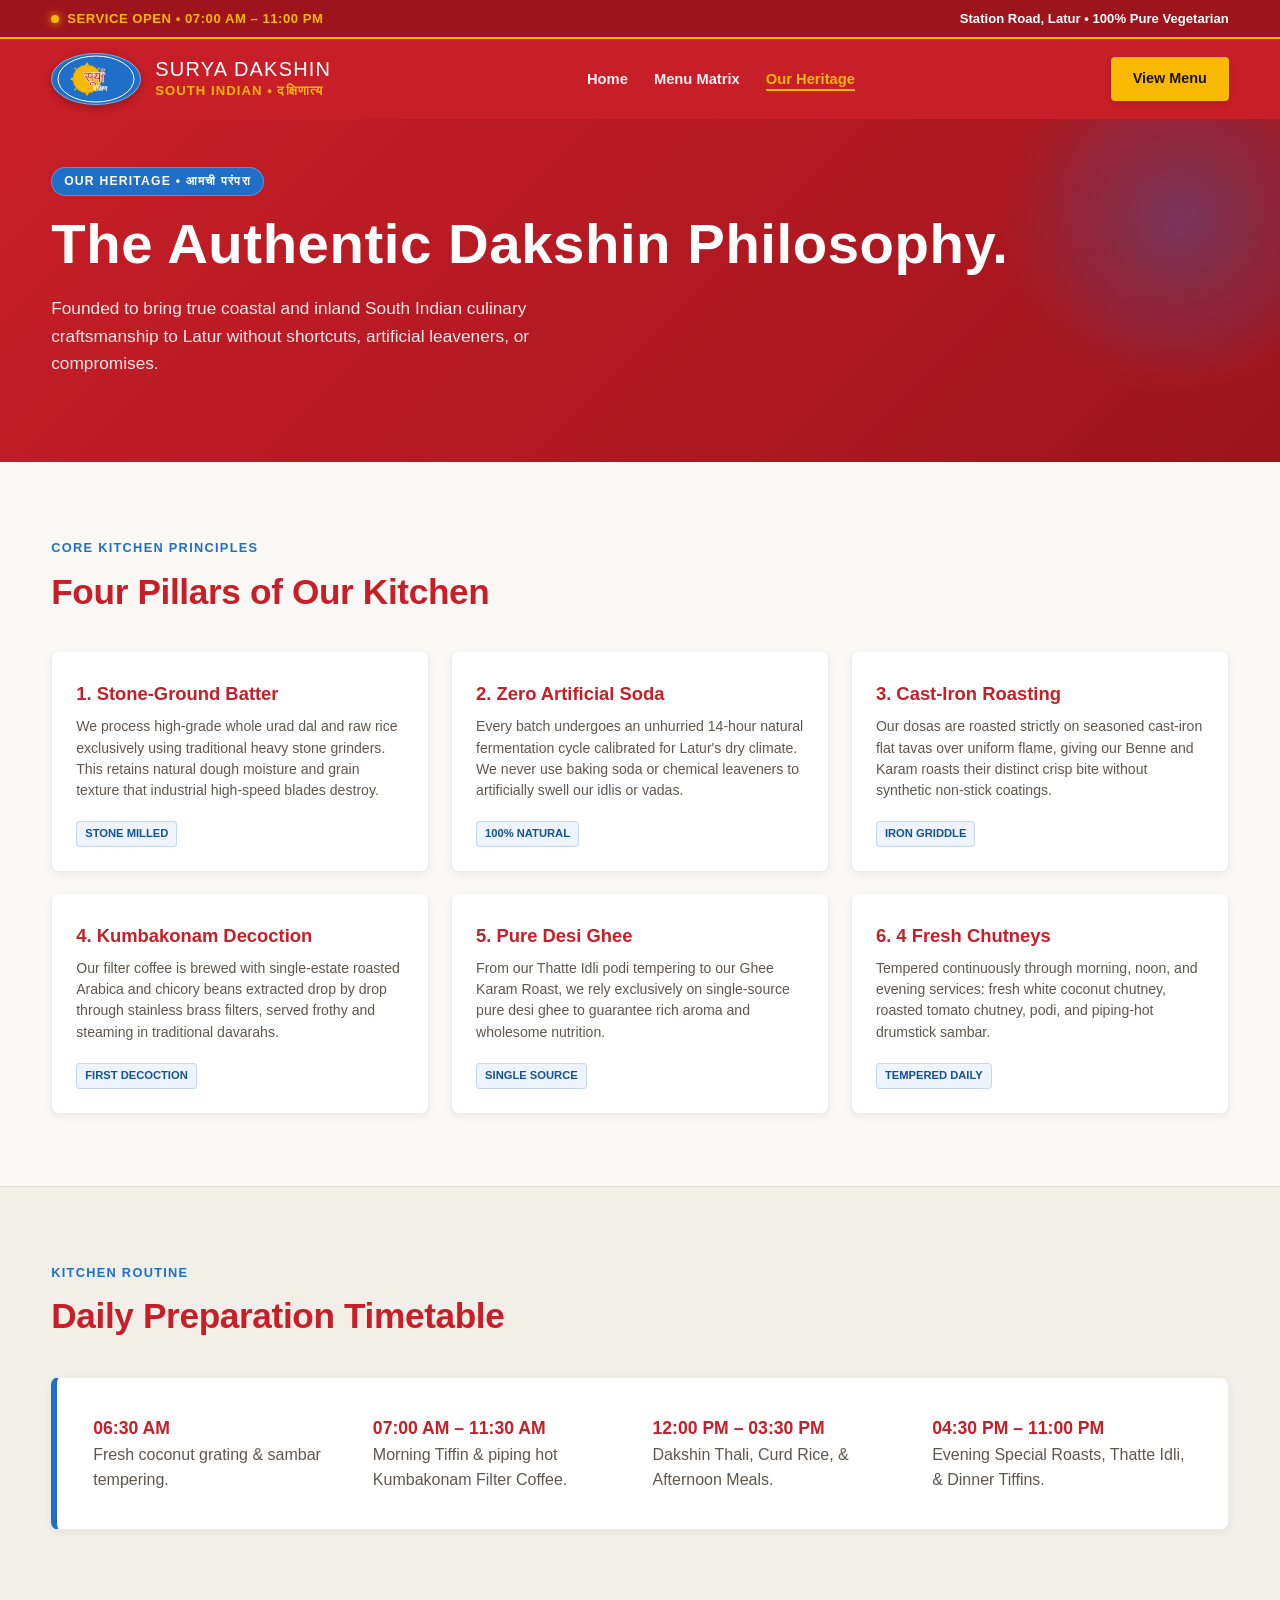
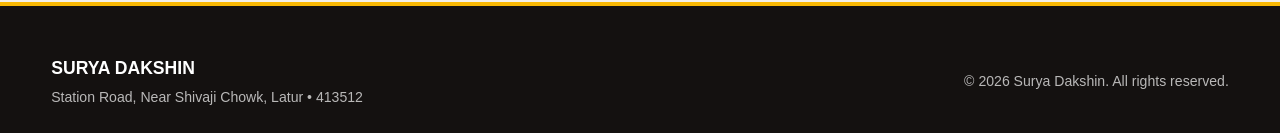
==== about.html @ acd1da67 "feat(pages): split site into modular Home, About, and Menu pages matching signboard theme" ====
<!DOCTYPE html>
<html lang="en">
<head>
  <meta charset="UTF-8">
  <meta name="viewport" content="width=device-width, initial-scale=1.0">
  <title>Our Heritage | Surya Dakshin Latur</title>
  <link rel="stylesheet" href="css/style.css">
</head>
<body>

  <!-- Top Marquee -->
  <aside class="marquee-bar">
    <div class="container marquee-inner">
      <div class="marquee-badge">
        <span class="marquee-dot"></span>
        <span>Service Open &bull; 07:00 AM &ndash; 11:00 PM</span>
      </div>
      <div>
        <span>Station Road, Latur &bull; 100% Pure Vegetarian</span>
      </div>
    </div>
  </aside>

  <!-- Header -->
  <header class="site-header" id="masthead">
    <div class="container header-inner">
      <a href="index.html" class="brand-group" aria-label="Surya Dakshin Home">
        <div class="brand-oval-logo" aria-hidden="true">
          <svg viewBox="0 0 160 100" width="100%" height="100%">
            <ellipse cx="80" cy="50" rx="76" ry="46" fill="#1f6fc8" stroke="#ffffff" stroke-width="2"/>
            <g transform="translate(62, 50)">
              <circle cx="0" cy="0" r="28" fill="#f8b804" stroke="#e09b00" stroke-width="1.5"/>
              <path d="M0 -34 L4 -28 L-4 -28 Z" fill="#f8b804"/>
              <path d="M0 34 L4 28 L-4 28 Z" fill="#f8b804"/>
              <path d="M-34 0 L-28 4 L-28 -4 Z" fill="#f8b804"/>
              <path d="M34 0 L28 4 L28 -4 Z" fill="#f8b804"/>
              <path d="M-24 -24 L-20 -18 L-26 -20 Z" fill="#f8b804"/>
              <path d="M24 24 L20 18 L26 20 Z" fill="#f8b804"/>
              <path d="M-24 24 L-20 18 L-26 20 Z" fill="#f8b804"/>
              <path d="M24 -24 L20 -18 L26 -20 Z" fill="#f8b804"/>
            </g>
            <text x="76" y="55" font-family="'Noto Sans Devanagari', 'Arial Black', sans-serif" font-weight="900" font-size="28" fill="#c81e27" stroke="#ffffff" stroke-width="1.2" text-anchor="middle">सूर्या</text>
            <text x="88" y="74" font-family="'Noto Sans Devanagari', sans-serif" font-weight="800" font-size="13" fill="#ffffff" text-anchor="middle">दक्षिण</text>
          </svg>
        </div>

        <div class="brand-text-block">
          <span class="brand-en">SURYA DAKSHIN</span>
          <span class="brand-mr">South Indian &bull; दक्षिणात्य</span>
        </div>
      </a>

      <nav aria-label="Primary navigation">
        <ul class="nav-menu">
          <li><a href="index.html" class="nav-link">Home</a></li>
          <li><a href="menu.html" class="nav-link">Menu Matrix</a></li>
          <li><a href="about.html" class="nav-link is-current">Our Heritage</a></li>
        </ul>
      </nav>

      <a href="menu.html" class="btn btn-yellow">View Menu</a>
    </div>
  </header>

  <main>
    <!-- Page Intro Banner -->
    <section class="hero" style="padding: 48px 0 56px;">
      <div class="container">
        <span class="hero-kicker">Our Heritage &bull; आमची परंपरा</span>
        <h1>The Authentic Dakshin Philosophy.</h1>
        <p>
          Founded to bring true coastal and inland South Indian culinary craftsmanship to Latur without shortcuts, artificial leaveners, or compromises.
        </p>
      </div>
    </section>

    <!-- Story & Core Standards -->
    <section class="menu">
      <div class="container">
        <div class="section-head">
          <span class="section-kicker">Core Kitchen Principles</span>
          <h2>Four Pillars of Our Kitchen</h2>
        </div>

        <div class="menu-grid">
          <div class="item-card">
            <h3 class="item-title" style="color: var(--brand-red); margin-bottom: 8px;">1. Stone-Ground Batter</h3>
            <p class="item-desc">
              We process high-grade whole urad dal and raw rice exclusively using traditional heavy stone grinders. This retains natural dough moisture and grain texture that industrial high-speed blades destroy.
            </p>
            <div class="badge-row"><span class="badge">Stone Milled</span></div>
          </div>

          <div class="item-card">
            <h3 class="item-title" style="color: var(--brand-red); margin-bottom: 8px;">2. Zero Artificial Soda</h3>
            <p class="item-desc">
              Every batch undergoes an unhurried 14-hour natural fermentation cycle calibrated for Latur's dry climate. We never use baking soda or chemical leaveners to artificially swell our idlis or vadas.
            </p>
            <div class="badge-row"><span class="badge">100% Natural</span></div>
          </div>

          <div class="item-card">
            <h3 class="item-title" style="color: var(--brand-red); margin-bottom: 8px;">3. Cast-Iron Roasting</h3>
            <p class="item-desc">
              Our dosas are roasted strictly on seasoned cast-iron flat tavas over uniform flame, giving our Benne and Karam roasts their distinct crisp bite without synthetic non-stick coatings.
            </p>
            <div class="badge-row"><span class="badge">Iron Griddle</span></div>
          </div>

          <div class="item-card">
            <h3 class="item-title" style="color: var(--brand-red); margin-bottom: 8px;">4. Kumbakonam Decoction</h3>
            <p class="item-desc">
              Our filter coffee is brewed with single-estate roasted Arabica and chicory beans extracted drop by drop through stainless brass filters, served frothy and steaming in traditional davarahs.
            </p>
            <div class="badge-row"><span class="badge">First Decoction</span></div>
          </div>

          <div class="item-card">
            <h3 class="item-title" style="color: var(--brand-red); margin-bottom: 8px;">5. Pure Desi Ghee</h3>
            <p class="item-desc">
              From our Thatte Idli podi tempering to our Ghee Karam Roast, we rely exclusively on single-source pure desi ghee to guarantee rich aroma and wholesome nutrition.
            </p>
            <div class="badge-row"><span class="badge">Single Source</span></div>
          </div>

          <div class="item-card">
            <h3 class="item-title" style="color: var(--brand-red); margin-bottom: 8px;">6. 4 Fresh Chutneys</h3>
            <p class="item-desc">
              Tempered continuously through morning, noon, and evening services: fresh white coconut chutney, roasted tomato chutney, podi, and piping-hot drumstick sambar.
            </p>
            <div class="badge-row"><span class="badge">Tempered Daily</span></div>
          </div>
        </div>
      </div>
    </section>

    <!-- Daily Routine Timetable -->
    <section class="menu" style="background-color: var(--bg-surface-soft); border-top: 1px solid var(--border-light);">
      <div class="container">
        <div class="section-head">
          <span class="section-kicker">Kitchen Routine</span>
          <h2>Daily Preparation Timetable</h2>
        </div>
        <div class="outlet-box" style="border-left-color: var(--brand-blue);">
          <div style="display: grid; grid-template-columns: repeat(auto-fit, minmax(220px, 1fr)); gap: 20px;">
            <div>
              <strong style="color: var(--brand-red); font-size: 1.1rem; display: block;">06:30 AM</strong>
              <p style="color: var(--text-muted); margin: 0;">Fresh coconut grating &amp; sambar tempering.</p>
            </div>
            <div>
              <strong style="color: var(--brand-red); font-size: 1.1rem; display: block;">07:00 AM &ndash; 11:30 AM</strong>
              <p style="color: var(--text-muted); margin: 0;">Morning Tiffin &amp; piping hot Kumbakonam Filter Coffee.</p>
            </div>
            <div>
              <strong style="color: var(--brand-red); font-size: 1.1rem; display: block;">12:00 PM &ndash; 03:30 PM</strong>
              <p style="color: var(--text-muted); margin: 0;">Dakshin Thali, Curd Rice, &amp; Afternoon Meals.</p>
            </div>
            <div>
              <strong style="color: var(--brand-red); font-size: 1.1rem; display: block;">04:30 PM &ndash; 11:00 PM</strong>
              <p style="color: var(--text-muted); margin: 0;">Evening Special Roasts, Thatte Idli, &amp; Dinner Tiffins.</p>
            </div>
          </div>
        </div>
      </div>
    </section>
  </main>

  <footer class="site-footer">
    <div class="container footer-inner">
      <div>
        <strong style="color: #fff; font-size: 1.1rem; display: block; margin-bottom: 4px;">SURYA DAKSHIN</strong>
        <p>Station Road, Near Shivaji Chowk, Latur &bull; 413512</p>
      </div>
      <div>
        <p>&copy; 2026 Surya Dakshin. All rights reserved.</p>
      </div>
    </div>
  </footer>

  <script src="js/main.js"></script>
</body>
</html>
---- css/style.css ----
/* ==========================================================================
   SURYA DAKSHIN - EXACT SIGNBOARD BRAND PALETTE
   ========================================================================== */
:root {
  /* Brand Signboard Identity */
  --brand-red: #c81e27;             /* Signboard crimson red */
  --brand-red-dark: #9e141c;        /* Deep shade for buttons and hovers */
  --brand-blue: #1f6fc8;            /* Signboard oval cobalt sky-blue */
  --brand-blue-dark: #155196;       /* Deep navy blue */
  --brand-sun-yellow: #f8b804;      /* Radiant sunburst gold */
  --brand-sun-accent: #ffa700;      /* Deep amber edge */

  /* Neutral Surfaces (Clean, high-contrast dining theme) */
  --bg-page: #f9f8f5;               /* Warm parchment clean background */
  --bg-surface: #ffffff;            /* Pure white content cards */
  --bg-surface-soft: #f2efe9;       /* Secondary neutral container */
  --bg-dark: #141110;               /* Deep cast footer & contrast strip */

  /* Text & Border Tokens */
  --text-dark: #1e1917;             /* High readability charcoal */
  --text-muted: #5e5751;            /* Secondary body */
  --text-light: #ffffff;            /* White on red/blue sections */
  --border-light: rgba(0, 0, 0, 0.08);
  --border-subtle: rgba(255, 255, 255, 0.16);

  /* Typography Stacks */
  --font-sans: -apple-system, BlinkMacSystemFont, "Segoe UI", Roboto, "Noto Sans Devanagari", sans-serif;
  --font-heading: "Arial Black", -apple-system, BlinkMacSystemFont, "Segoe UI", sans-serif;

  /* Global Layout */
  --max-w: 1200px;
  --radius-sm: 4px;
  --radius-md: 8px;
  --radius-pill: 999px;
  --shadow-sm: 0 2px 8px rgba(0, 0, 0, 0.06);
  --shadow-md: 0 6px 20px rgba(0, 0, 0, 0.09);
  --transition: 0.18s ease-in-out;
}

/* Base Reset */
*, *::before, *::after {
  box-sizing: border-box;
  margin: 0;
  padding: 0;
}

body {
  background-color: var(--bg-page);
  color: var(--text-dark);
  font-family: var(--font-sans);
  line-height: 1.6;
  -webkit-font-smoothing: antialiased;
}

.container {
  width: 92%;
  max-width: var(--max-w);
  margin: 0 auto;
}

a {
  color: inherit;
  text-decoration: none;
}

/* ==========================================================================
   TOP MARQUEE / STATUS BAR (Inspired by the LED scroll on signboard)
   ========================================================================== */
.marquee-bar {
  background-color: var(--brand-red-dark);
  color: var(--text-light);
  font-size: 0.82rem;
  font-weight: 600;
  padding: 8px 0;
  border-bottom: 2px solid var(--brand-sun-yellow);
}

.marquee-inner {
  display: flex;
  justify-content: space-between;
  align-items: center;
  gap: 16px;
}

.marquee-badge {
  display: flex;
  align-items: center;
  gap: 8px;
  color: var(--brand-sun-yellow);
  text-transform: uppercase;
  letter-spacing: 0.04em;
}

.marquee-dot {
  width: 8px;
  height: 8px;
  border-radius: 50%;
  background: var(--brand-sun-yellow);
  box-shadow: 0 0 8px var(--brand-sun-yellow);
}

/* ==========================================================================
   PRIMARY NAVIGATION (Crimson Signboard Header)
   ========================================================================== */
.site-header {
  background-color: var(--brand-red);
  color: var(--text-light);
  padding: 14px 0;
  position: sticky;
  top: 0;
  z-index: 100;
  box-shadow: 0 4px 18px rgba(200, 30, 39, 0.25);
}

.header-inner {
  display: flex;
  justify-content: space-between;
  align-items: center;
}

/* Exact Signboard Medallion Logo */
.brand-group {
  display: flex;
  align-items: center;
  gap: 14px;
}

.brand-oval-logo {
  width: 90px;
  height: 52px;
  background: var(--brand-blue);
  border-radius: 50%;
  display: flex;
  align-items: center;
  justify-content: center;
  position: relative;
  box-shadow: 0 3px 8px rgba(0, 0, 0, 0.25);
  border: 1.5px solid rgba(255, 255, 255, 0.4);
  flex-shrink: 0;
}

.brand-text-block {
  display: flex;
  flex-direction: column;
}

.brand-en {
  font-family: var(--font-heading);
  font-size: 1.25rem;
  color: var(--text-light);
  letter-spacing: 0.06em;
  line-height: 1.1;
}

.brand-mr {
  font-size: 0.82rem;
  font-weight: 700;
  color: var(--brand-sun-yellow);
  letter-spacing: 0.08em;
  text-transform: uppercase;
}

.nav-menu {
  display: flex;
  align-items: center;
  gap: 26px;
  list-style: none;
}

.nav-link {
  font-size: 0.92rem;
  font-weight: 600;
  color: rgba(255, 255, 255, 0.92);
  transition: color var(--transition);
}

.nav-link:hover {
  color: var(--brand-sun-yellow);
}

/* Common Buttons */
.btn {
  display: inline-flex;
  align-items: center;
  justify-content: center;
  padding: 10px 22px;
  font-size: 0.9rem;
  font-weight: 700;
  border-radius: var(--radius-sm);
  transition: var(--transition);
  cursor: pointer;
}

.btn-yellow {
  background-color: var(--brand-sun-yellow);
  color: #1a1500;
  box-shadow: 0 2px 6px rgba(0, 0, 0, 0.15);
}

.btn-yellow:hover {
  background-color: #ffd033;
}

.btn-blue {
  background-color: var(--brand-blue);
  color: var(--text-light);
}

.btn-blue:hover {
  background-color: var(--brand-blue-dark);
}

.btn-outline-white {
  background: transparent;
  color: var(--text-light);
  border: 1.5px solid rgba(255, 255, 255, 0.8);
}

.btn-outline-white:hover {
  background: rgba(255, 255, 255, 0.12);
  color: var(--text-light);
}

/* ==========================================================================
   HERO BANNER (Signboard Red Backed with Oval Emblem Highlights)
   ========================================================================== */
.hero {
  background: linear-gradient(135deg, var(--brand-red) 0%, var(--brand-red-dark) 100%);
  color: var(--text-light);
  padding: 64px 0 72px;
  position: relative;
  overflow: hidden;
}

.hero::after {
  content: "";
  position: absolute;
  top: -80px;
  right: -80px;
  width: 360px;
  height: 360px;
  background: radial-gradient(circle, rgba(31, 111, 200, 0.35) 0%, transparent 70%);
  pointer-events: none;
}

.hero-grid {
  display: grid;
  grid-template-columns: 1.25fr 0.85fr;
  align-items: center;
  gap: 48px;
  position: relative;
  z-index: 2;
}

.hero-kicker {
  display: inline-block;
  background-color: var(--brand-blue);
  color: var(--text-light);
  font-size: 0.76rem;
  font-weight: 800;
  text-transform: uppercase;
  letter-spacing: 0.1em;
  padding: 4px 12px;
  border-radius: var(--radius-pill);
  margin-bottom: 16px;
  border: 1px solid rgba(255, 255, 255, 0.25);
}

.hero h1 {
  font-family: var(--font-heading);
  font-size: clamp(2.3rem, 4.4vw, 3.6rem);
  line-height: 1.15;
  letter-spacing: 0.01em;
  margin-bottom: 18px;
}

.hero h1 span {
  color: var(--brand-sun-yellow);
}

.hero p {
  font-size: 1.08rem;
  line-height: 1.6;
  color: rgba(255, 255, 255, 0.9);
  max-width: 520px;
  margin-bottom: 28px;
}

.hero-actions {
  display: flex;
  gap: 14px;
  flex-wrap: wrap;
}

/* Hero Badge Card */
.hero-card {
  background: var(--bg-surface);
  color: var(--text-dark);
  border-radius: var(--radius-md);
  padding: 30px;
  box-shadow: 0 12px 32px rgba(0, 0, 0, 0.22);
  border-top: 5px solid var(--brand-sun-yellow);
  border-left: 4px solid var(--brand-blue);
}

.hero-card h3 {
  font-size: 1.15rem;
  font-weight: 800;
  color: var(--brand-red);
  margin-bottom: 14px;
  text-transform: uppercase;
  letter-spacing: 0.04em;
}

.hero-card ul {
  list-style: none;
  display: flex;
  flex-direction: column;
  gap: 12px;
  font-size: 0.92rem;
  color: var(--text-muted);
}

.hero-card li strong {
  color: var(--text-dark);
}

/* ==========================================================================
   METRICS BANNER
   ========================================================================== */
.metrics {
  background-color: var(--bg-surface);
  border-bottom: 1px solid var(--border-light);
  padding: 30px 0;
  box-shadow: var(--shadow-sm);
}

.metrics-grid {
  display: grid;
  grid-template-columns: repeat(4, 1fr);
  gap: 24px;
}

.metric-item {
  border-left: 3px solid var(--brand-blue);
  padding-left: 18px;
}

.metric-num {
  font-family: var(--font-heading);
  font-size: 2.1rem;
  color: var(--brand-red);
  line-height: 1;
}

.metric-label {
  display: block;
  font-size: 0.78rem;
  font-weight: 700;
  color: var(--text-muted);
  text-transform: uppercase;
  letter-spacing: 0.05em;
  margin-top: 6px;
}

/* ==========================================================================
   MENU MATRIX SECTION
   ========================================================================== */
.menu {
  padding: 72px 0;
}

.section-head {
  margin-bottom: 32px;
}

.section-kicker {
  font-size: 0.8rem;
  font-weight: 800;
  color: var(--brand-blue);
  text-transform: uppercase;
  letter-spacing: 0.1em;
}

.section-head h2 {
  font-family: var(--font-heading);
  font-size: 2.2rem;
  color: var(--brand-red);
  letter-spacing: -0.01em;
  margin-top: 4px;
}

/* Filter Bar */
.filter-bar {
  display: flex;
  gap: 10px;
  margin-bottom: 32px;
  overflow-x: auto;
  padding-bottom: 6px;
}

.filter-pill {
  background: var(--bg-surface);
  border: 1px solid var(--border-light);
  color: var(--text-muted);
  padding: 8px 18px;
  font-size: 0.88rem;
  font-weight: 700;
  border-radius: var(--radius-pill);
  cursor: pointer;
  white-space: nowrap;
  transition: var(--transition);
}

.filter-pill:hover {
  border-color: var(--brand-blue);
  color: var(--brand-blue);
}

.filter-pill.is-active {
  background-color: var(--brand-blue);
  border-color: var(--brand-blue);
  color: var(--text-light);
}

/* Menu Grid & Item Cards */
.menu-grid {
  display: grid;
  grid-template-columns: repeat(3, 1fr);
  gap: 22px;
}

.item-card {
  background: var(--bg-surface);
  border: 1px solid var(--border-light);
  padding: 24px;
  border-radius: var(--radius-md);
  box-shadow: var(--shadow-sm);
  display: flex;
  flex-direction: column;
  justify-content: space-between;
  transition: transform var(--transition), box-shadow var(--transition);
  border-top: 3px solid transparent;
}

.item-card:hover {
  transform: translateY(-3px);
  box-shadow: var(--shadow-md);
  border-top-color: var(--brand-red);
}

.item-top {
  display: flex;
  justify-content: space-between;
  align-items: baseline;
  gap: 12px;
  margin-bottom: 8px;
}

.item-title {
  font-size: 1.15rem;
  font-weight: 700;
  color: var(--text-dark);
}

.item-price {
  font-family: var(--font-heading);
  font-size: 1.25rem;
  color: var(--brand-red);
  white-space: nowrap;
}

.item-desc {
  font-size: 0.88rem;
  color: var(--text-muted);
  line-height: 1.5;
  margin-bottom: 20px;
}

.badge-row {
  display: flex;
  gap: 6px;
  flex-wrap: wrap;
  margin-top: auto;
}

.badge {
  font-size: 0.7rem;
  font-weight: 700;
  color: var(--brand-blue-dark);
  background-color: rgba(31, 111, 200, 0.08);
  border: 1px solid rgba(31, 111, 200, 0.2);
  padding: 3px 8px;
  border-radius: var(--radius-sm);
  text-transform: uppercase;
}

/* ==========================================================================
   OUTLET LOCATION & SERVICE BOX
   ========================================================================== */
.outlet-box {
  background: var(--bg-surface);
  border: 1px solid var(--border-light);
  border-left: 6px solid var(--brand-red);
  padding: 36px;
  border-radius: var(--radius-md);
  box-shadow: var(--shadow-sm);
  margin-top: 24px;
}

.outlet-box h3 {
  font-size: 1.5rem;
  font-weight: 800;
  color: var(--brand-red);
  margin-bottom: 8px;
}

.outlet-box p {
  color: var(--text-muted);
  font-size: 1rem;
  margin-bottom: 16px;
}

.outlet-actions {
  display: flex;
  gap: 14px;
  margin-top: 24px;
  flex-wrap: wrap;
}

/* ==========================================================================
   SITE FOOTER
   ========================================================================== */
.site-footer {
  background-color: var(--bg-dark);
  color: rgba(255, 255, 255, 0.7);
  padding: 48px 0 24px;
  border-top: 4px solid var(--brand-sun-yellow);
  font-size: 0.88rem;
}

.footer-inner {
  display: flex;
  justify-content: space-between;
  align-items: center;
  flex-wrap: wrap;
  gap: 20px;
}

/* Mobile Responsive */
@media (max-width: 960px) {
  .hero-grid { grid-template-columns: 1fr; }
  .menu-grid { grid-template-columns: repeat(2, 1fr); }
  .metrics-grid { grid-template-columns: repeat(2, 1fr); }
}

@media (max-width: 640px) {
  .menu-grid { grid-template-columns: 1fr; }
  .metrics-grid { grid-template-columns: 1fr; }
  .nav-menu { display: none; }
  .hero { padding: 48px 0; }
  .btn { width: 100%; }
  .hero-actions, .outlet-actions { flex-direction: column; }
}

/* Active Nav Indicator */
.nav-link.is-current {
  color: var(--brand-sun-yellow) !important;
  border-bottom: 2px solid var(--brand-sun-yellow);
  padding-bottom: 2px;
}
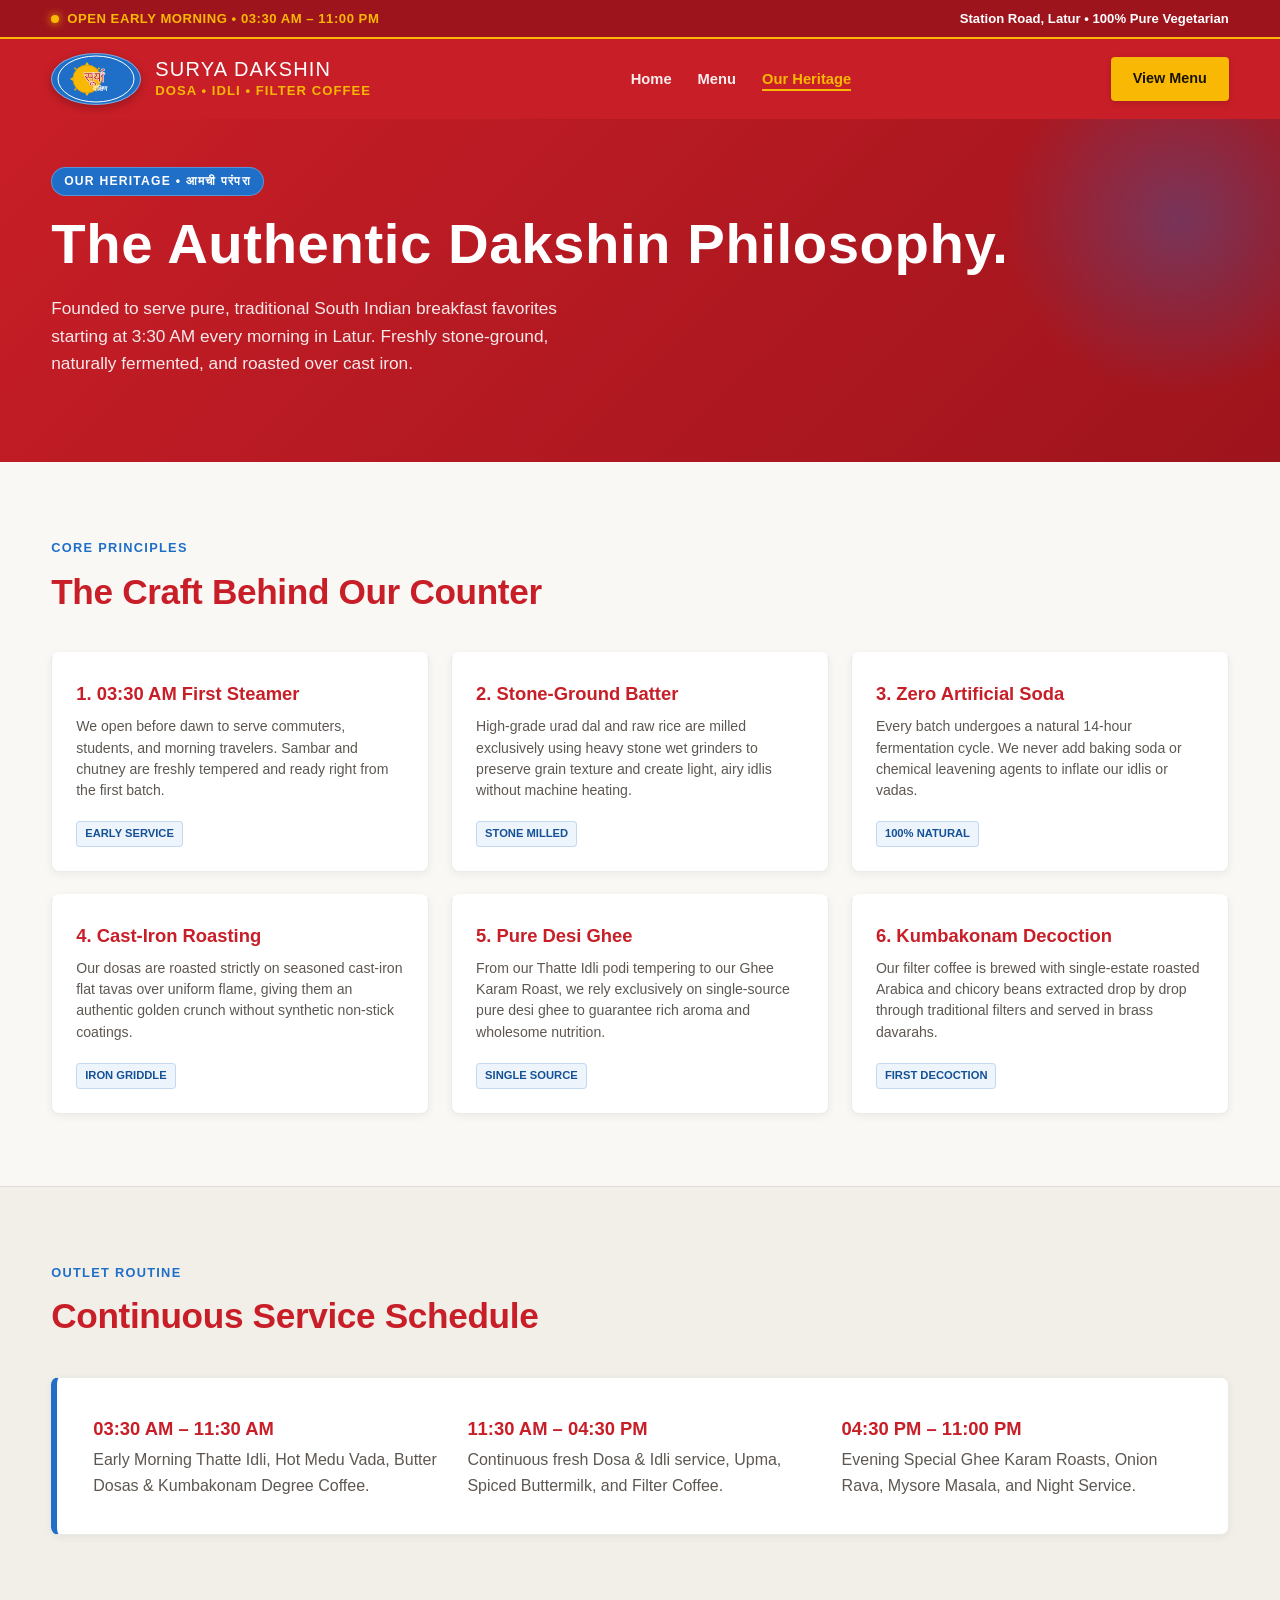
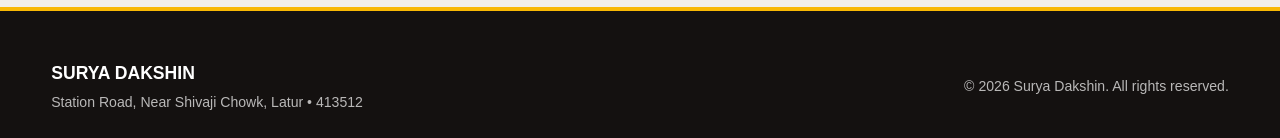
==== commit 14eb3184: "fix(business): update operating hours to 3:30 AM - 11 PM and refine menu to quick-service South Indi" ====
--- a/about.html
+++ b/about.html
@@ -13,7 +13,7 @@
     <div class="container marquee-inner">
       <div class="marquee-badge">
         <span class="marquee-dot"></span>
-        <span>Service Open &bull; 07:00 AM &ndash; 11:00 PM</span>
+        <span>Open Early Morning &bull; 03:30 AM &ndash; 11:00 PM</span>
       </div>
       <div>
         <span>Station Road, Latur &bull; 100% Pure Vegetarian</span>
@@ -46,14 +46,14 @@
 
         <div class="brand-text-block">
           <span class="brand-en">SURYA DAKSHIN</span>
-          <span class="brand-mr">South Indian &bull; दक्षिणात्य</span>
+          <span class="brand-mr">Dosa &bull; Idli &bull; Filter Coffee</span>
         </div>
       </a>
 
       <nav aria-label="Primary navigation">
         <ul class="nav-menu">
           <li><a href="index.html" class="nav-link">Home</a></li>
-          <li><a href="menu.html" class="nav-link">Menu Matrix</a></li>
+          <li><a href="menu.html" class="nav-link">Menu</a></li>
           <li><a href="about.html" class="nav-link is-current">Our Heritage</a></li>
         </ul>
       </nav>
@@ -63,56 +63,55 @@
   </header>
 
   <main>
-    <!-- Page Intro Banner -->
     <section class="hero" style="padding: 48px 0 56px;">
       <div class="container">
         <span class="hero-kicker">Our Heritage &bull; आमची परंपरा</span>
         <h1>The Authentic Dakshin Philosophy.</h1>
         <p>
-          Founded to bring true coastal and inland South Indian culinary craftsmanship to Latur without shortcuts, artificial leaveners, or compromises.
+          Founded to serve pure, traditional South Indian breakfast favorites starting at 3:30 AM every morning in Latur. Freshly stone-ground, naturally fermented, and roasted over cast iron.
         </p>
       </div>
     </section>
 
-    <!-- Story & Core Standards -->
+    <!-- Standards Matrix -->
     <section class="menu">
       <div class="container">
         <div class="section-head">
-          <span class="section-kicker">Core Kitchen Principles</span>
-          <h2>Four Pillars of Our Kitchen</h2>
+          <span class="section-kicker">Core Principles</span>
+          <h2>The Craft Behind Our Counter</h2>
         </div>
 
         <div class="menu-grid">
           <div class="item-card">
-            <h3 class="item-title" style="color: var(--brand-red); margin-bottom: 8px;">1. Stone-Ground Batter</h3>
+            <h3 class="item-title" style="color: var(--brand-red); margin-bottom: 8px;">1. 03:30 AM First Steamer</h3>
             <p class="item-desc">
-              We process high-grade whole urad dal and raw rice exclusively using traditional heavy stone grinders. This retains natural dough moisture and grain texture that industrial high-speed blades destroy.
+              We open before dawn to serve commuters, students, and morning travelers. Sambar and chutney are freshly tempered and ready right from the first batch.
+            </p>
+            <div class="badge-row"><span class="badge">Early Service</span></div>
+          </div>
+
+          <div class="item-card">
+            <h3 class="item-title" style="color: var(--brand-red); margin-bottom: 8px;">2. Stone-Ground Batter</h3>
+            <p class="item-desc">
+              High-grade urad dal and raw rice are milled exclusively using heavy stone wet grinders to preserve grain texture and create light, airy idlis without machine heating.
             </p>
             <div class="badge-row"><span class="badge">Stone Milled</span></div>
           </div>
 
           <div class="item-card">
-            <h3 class="item-title" style="color: var(--brand-red); margin-bottom: 8px;">2. Zero Artificial Soda</h3>
+            <h3 class="item-title" style="color: var(--brand-red); margin-bottom: 8px;">3. Zero Artificial Soda</h3>
             <p class="item-desc">
-              Every batch undergoes an unhurried 14-hour natural fermentation cycle calibrated for Latur's dry climate. We never use baking soda or chemical leaveners to artificially swell our idlis or vadas.
+              Every batch undergoes a natural 14-hour fermentation cycle. We never add baking soda or chemical leavening agents to inflate our idlis or vadas.
             </p>
             <div class="badge-row"><span class="badge">100% Natural</span></div>
           </div>
 
           <div class="item-card">
-            <h3 class="item-title" style="color: var(--brand-red); margin-bottom: 8px;">3. Cast-Iron Roasting</h3>
+            <h3 class="item-title" style="color: var(--brand-red); margin-bottom: 8px;">4. Cast-Iron Roasting</h3>
             <p class="item-desc">
-              Our dosas are roasted strictly on seasoned cast-iron flat tavas over uniform flame, giving our Benne and Karam roasts their distinct crisp bite without synthetic non-stick coatings.
+              Our dosas are roasted strictly on seasoned cast-iron flat tavas over uniform flame, giving them an authentic golden crunch without synthetic non-stick coatings.
             </p>
             <div class="badge-row"><span class="badge">Iron Griddle</span></div>
-          </div>
-
-          <div class="item-card">
-            <h3 class="item-title" style="color: var(--brand-red); margin-bottom: 8px;">4. Kumbakonam Decoction</h3>
-            <p class="item-desc">
-              Our filter coffee is brewed with single-estate roasted Arabica and chicory beans extracted drop by drop through stainless brass filters, served frothy and steaming in traditional davarahs.
-            </p>
-            <div class="badge-row"><span class="badge">First Decoction</span></div>
           </div>
 
           <div class="item-card">
@@ -124,40 +123,36 @@
           </div>
 
           <div class="item-card">
-            <h3 class="item-title" style="color: var(--brand-red); margin-bottom: 8px;">6. 4 Fresh Chutneys</h3>
+            <h3 class="item-title" style="color: var(--brand-red); margin-bottom: 8px;">6. Kumbakonam Decoction</h3>
             <p class="item-desc">
-              Tempered continuously through morning, noon, and evening services: fresh white coconut chutney, roasted tomato chutney, podi, and piping-hot drumstick sambar.
+              Our filter coffee is brewed with single-estate roasted Arabica and chicory beans extracted drop by drop through traditional filters and served in brass davarahs.
             </p>
-            <div class="badge-row"><span class="badge">Tempered Daily</span></div>
+            <div class="badge-row"><span class="badge">First Decoction</span></div>
           </div>
         </div>
       </div>
     </section>
 
-    <!-- Daily Routine Timetable -->
+    <!-- Operational Timetable -->
     <section class="menu" style="background-color: var(--bg-surface-soft); border-top: 1px solid var(--border-light);">
       <div class="container">
         <div class="section-head">
-          <span class="section-kicker">Kitchen Routine</span>
-          <h2>Daily Preparation Timetable</h2>
+          <span class="section-kicker">Outlet Routine</span>
+          <h2>Continuous Service Schedule</h2>
         </div>
         <div class="outlet-box" style="border-left-color: var(--brand-blue);">
-          <div style="display: grid; grid-template-columns: repeat(auto-fit, minmax(220px, 1fr)); gap: 20px;">
+          <div style="display: grid; grid-template-columns: repeat(auto-fit, minmax(260px, 1fr)); gap: 24px;">
             <div>
-              <strong style="color: var(--brand-red); font-size: 1.1rem; display: block;">06:30 AM</strong>
-              <p style="color: var(--text-muted); margin: 0;">Fresh coconut grating &amp; sambar tempering.</p>
+              <strong style="color: var(--brand-red); font-size: 1.15rem; display: block;">03:30 AM &ndash; 11:30 AM</strong>
+              <p style="color: var(--text-muted); margin: 4px 0 0;">Early Morning Thatte Idli, Hot Medu Vada, Butter Dosas &amp; Kumbakonam Degree Coffee.</p>
             </div>
             <div>
-              <strong style="color: var(--brand-red); font-size: 1.1rem; display: block;">07:00 AM &ndash; 11:30 AM</strong>
-              <p style="color: var(--text-muted); margin: 0;">Morning Tiffin &amp; piping hot Kumbakonam Filter Coffee.</p>
+              <strong style="color: var(--brand-red); font-size: 1.15rem; display: block;">11:30 AM &ndash; 04:30 PM</strong>
+              <p style="color: var(--text-muted); margin: 4px 0 0;">Continuous fresh Dosa &amp; Idli service, Upma, Spiced Buttermilk, and Filter Coffee.</p>
             </div>
             <div>
-              <strong style="color: var(--brand-red); font-size: 1.1rem; display: block;">12:00 PM &ndash; 03:30 PM</strong>
-              <p style="color: var(--text-muted); margin: 0;">Dakshin Thali, Curd Rice, &amp; Afternoon Meals.</p>
-            </div>
-            <div>
-              <strong style="color: var(--brand-red); font-size: 1.1rem; display: block;">04:30 PM &ndash; 11:00 PM</strong>
-              <p style="color: var(--text-muted); margin: 0;">Evening Special Roasts, Thatte Idli, &amp; Dinner Tiffins.</p>
+              <strong style="color: var(--brand-red); font-size: 1.15rem; display: block;">04:30 PM &ndash; 11:00 PM</strong>
+              <p style="color: var(--text-muted); margin: 4px 0 0;">Evening Special Ghee Karam Roasts, Onion Rava, Mysore Masala, and Night Service.</p>
             </div>
           </div>
         </div>
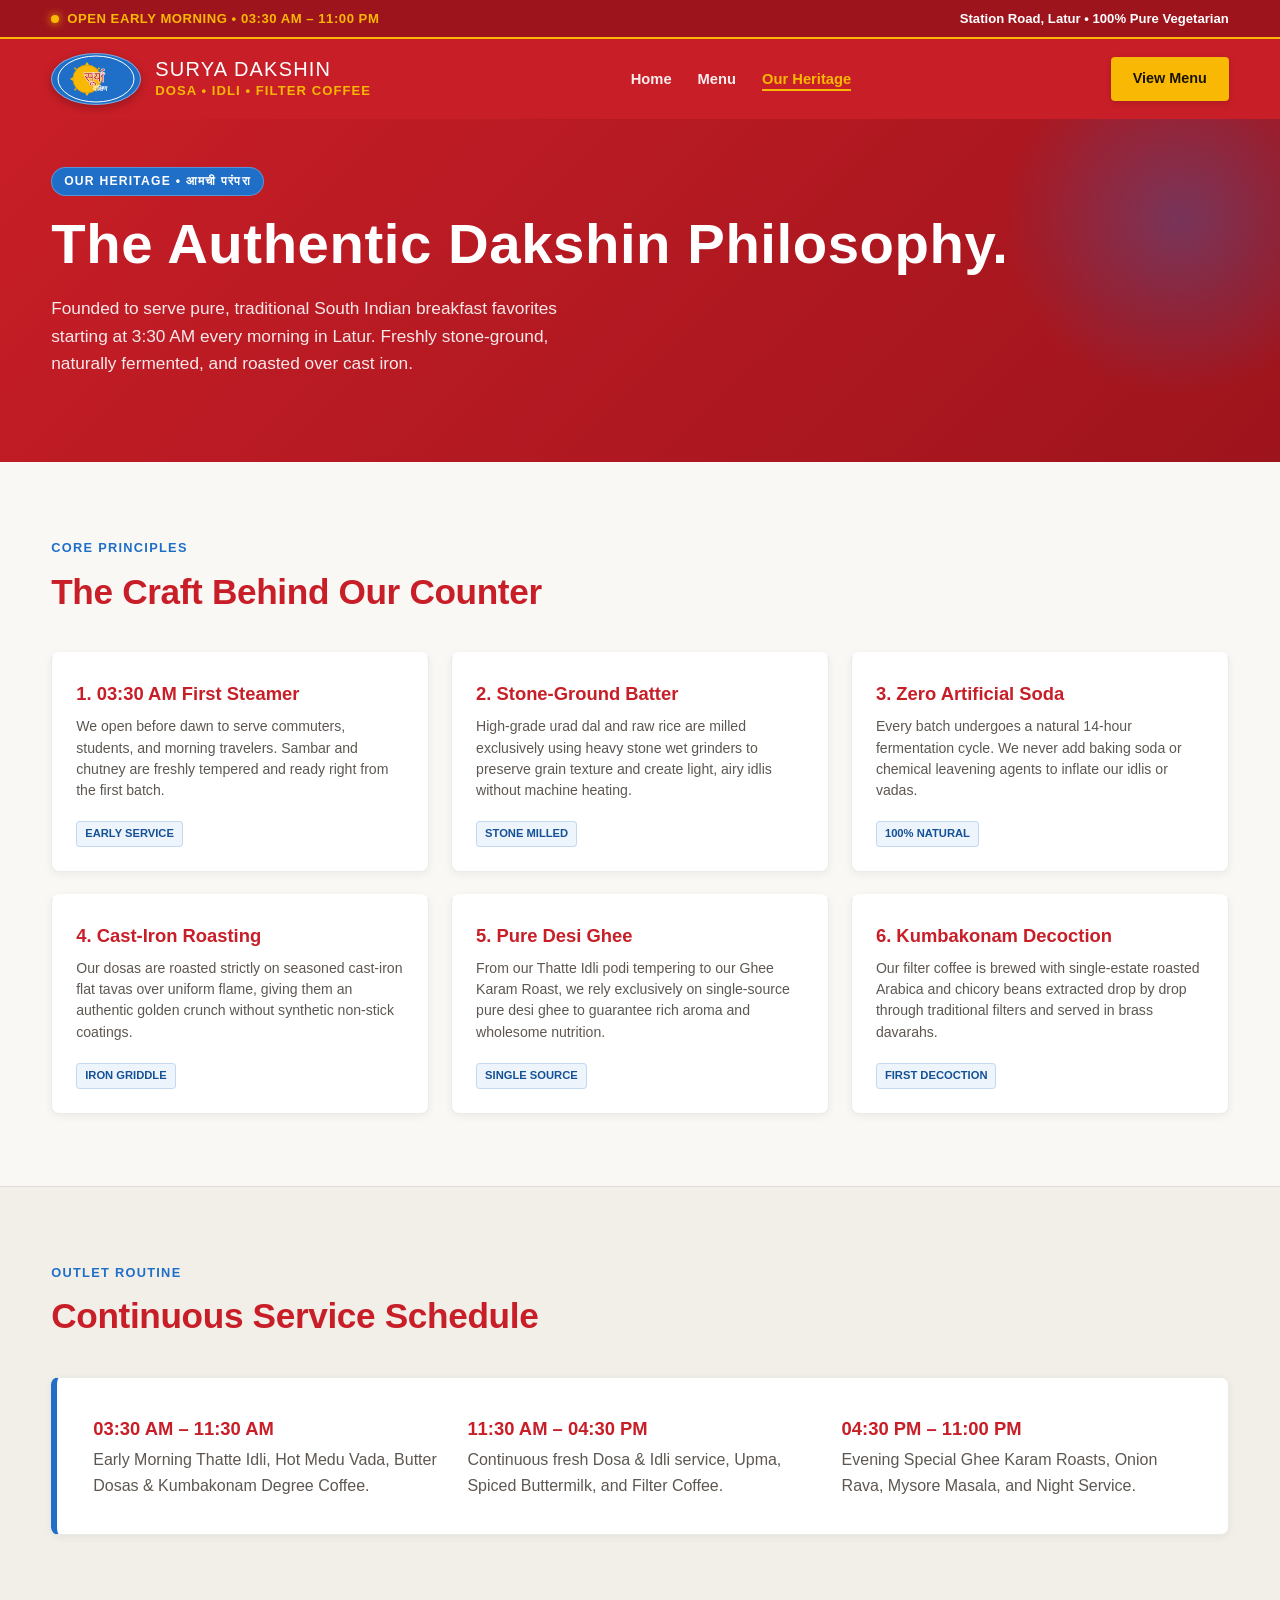
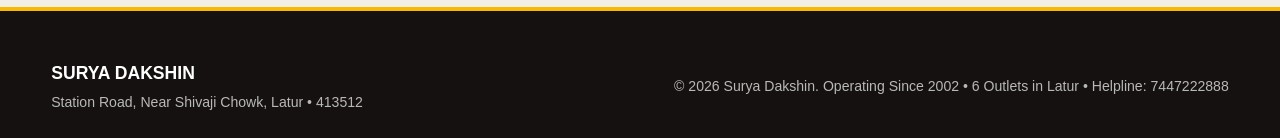
==== commit a6320700: "feat(franchise): add franchise expansion page, list 6 Latur branches, and update Since 2002 heritage" ====
--- a/about.html
+++ b/about.html
@@ -167,7 +167,7 @@
         <p>Station Road, Near Shivaji Chowk, Latur &bull; 413512</p>
       </div>
       <div>
-        <p>&copy; 2026 Surya Dakshin. All rights reserved.</p>
+        <p>&copy; 2026 Surya Dakshin. Operating Since 2002 &bull; 6 Outlets in Latur &bull; Helpline: 7447222888</p>
       </div>
     </div>
   </footer>
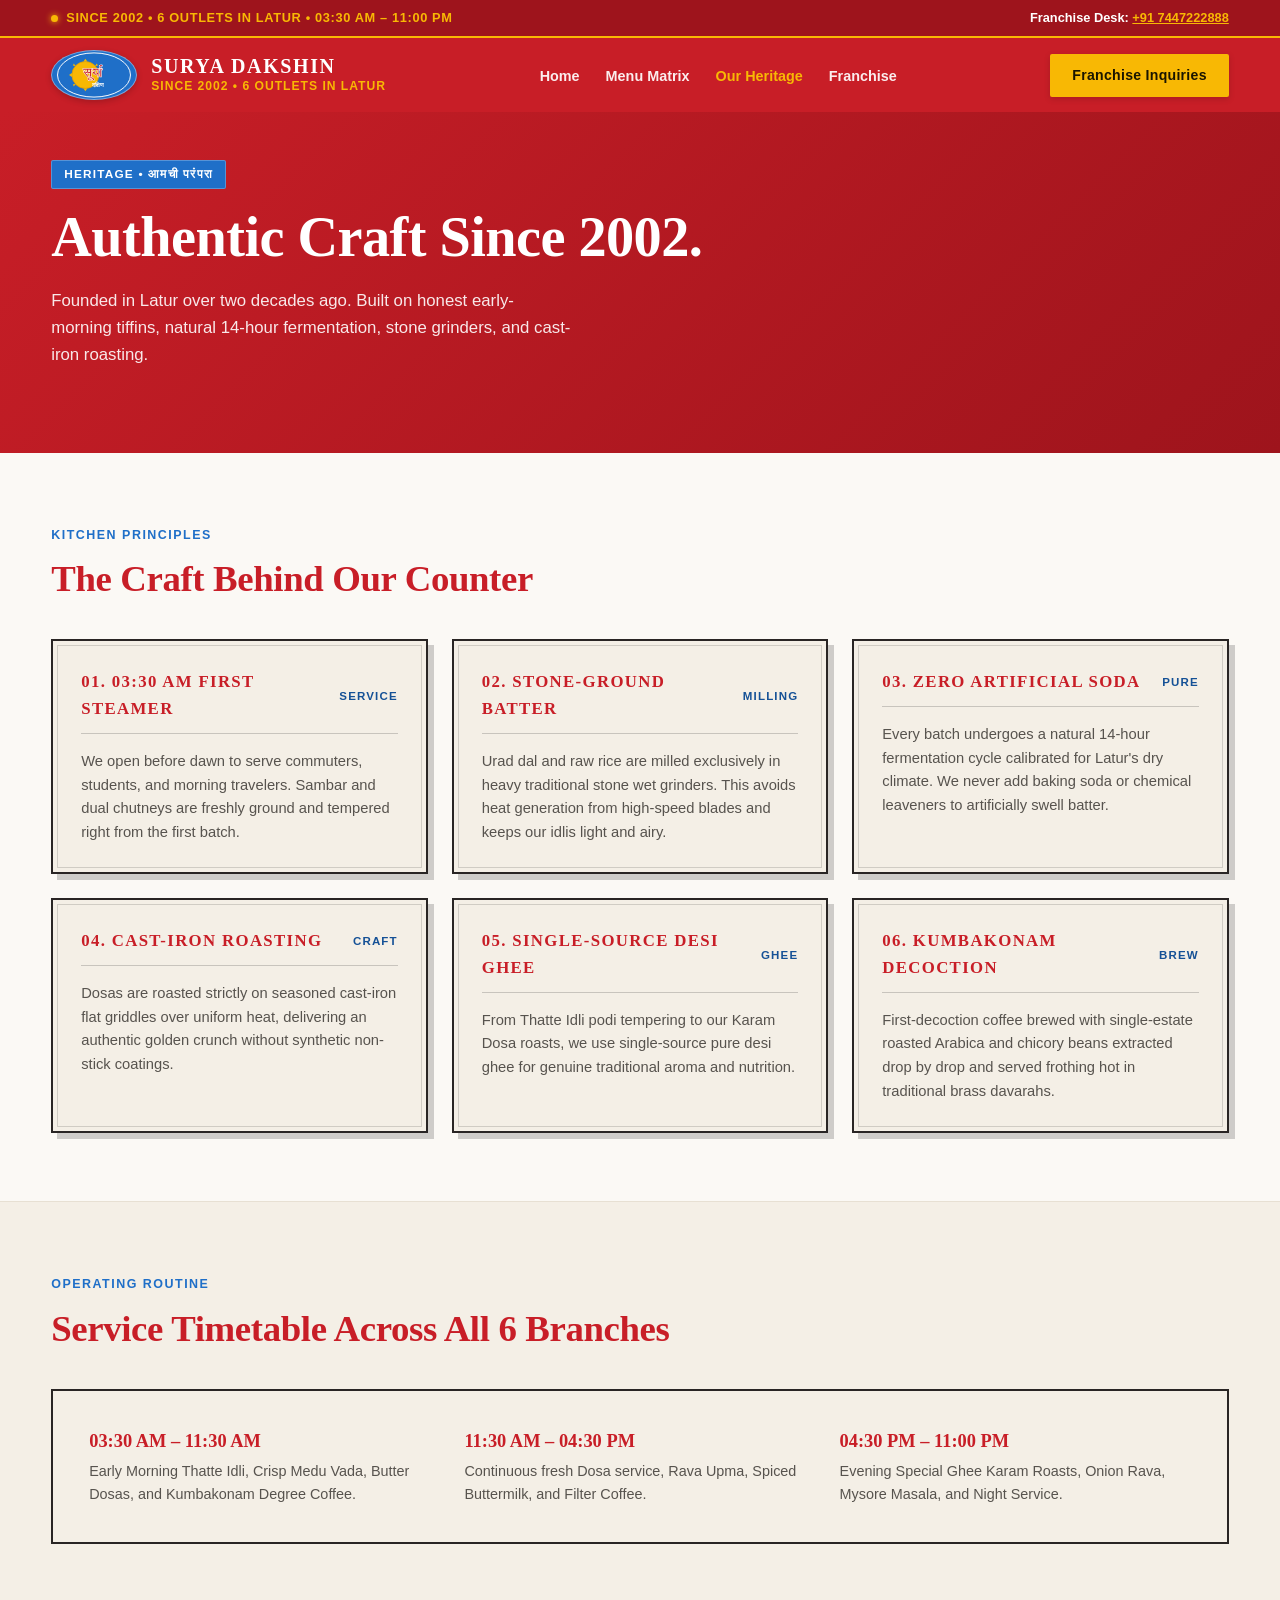
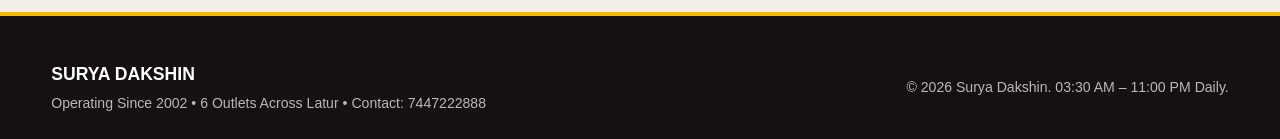
==== commit 023c95e7: "fix(nav): add missing Franchise link to about.html header and apply plaque styling" ====
--- a/about.html
+++ b/about.html
@@ -3,7 +3,7 @@
 <head>
   <meta charset="UTF-8">
   <meta name="viewport" content="width=device-width, initial-scale=1.0">
-  <title>Our Heritage | Surya Dakshin Latur</title>
+  <title>Our Heritage | Surya Dakshin Latur (Since 2002)</title>
   <link rel="stylesheet" href="css/style.css">
 </head>
 <body>
@@ -13,15 +13,15 @@
     <div class="container marquee-inner">
       <div class="marquee-badge">
         <span class="marquee-dot"></span>
-        <span>Open Early Morning &bull; 03:30 AM &ndash; 11:00 PM</span>
+        <span>Since 2002 &bull; 6 Outlets in Latur &bull; 03:30 AM &ndash; 11:00 PM</span>
       </div>
       <div>
-        <span>Station Road, Latur &bull; 100% Pure Vegetarian</span>
+        <span>Franchise Desk: <a href="tel:+917447222888" style="color: var(--brand-sun-yellow); text-decoration: underline;">+91 7447222888</a></span>
       </div>
     </div>
   </aside>
 
-  <!-- Header -->
+  <!-- Header with All 4 Navigation Links -->
   <header class="site-header" id="masthead">
     <div class="container header-inner">
       <a href="index.html" class="brand-group" aria-label="Surya Dakshin Home">
@@ -46,113 +46,131 @@
 
         <div class="brand-text-block">
           <span class="brand-en">SURYA DAKSHIN</span>
-          <span class="brand-mr">Dosa &bull; Idli &bull; Filter Coffee</span>
+          <span class="brand-mr">Since 2002 &bull; 6 Outlets in Latur</span>
         </div>
       </a>
 
+      <!-- Complete Navigation -->
       <nav aria-label="Primary navigation">
         <ul class="nav-menu">
           <li><a href="index.html" class="nav-link">Home</a></li>
-          <li><a href="menu.html" class="nav-link">Menu</a></li>
+          <li><a href="menu.html" class="nav-link">Menu Matrix</a></li>
           <li><a href="about.html" class="nav-link is-current">Our Heritage</a></li>
+          <li><a href="franchise.html" class="nav-link">Franchise</a></li>
         </ul>
       </nav>
 
-      <a href="menu.html" class="btn btn-yellow">View Menu</a>
+      <a href="franchise.html" class="btn btn-yellow">Franchise Inquiries</a>
     </div>
   </header>
 
   <main>
+    <!-- Page Header -->
     <section class="hero" style="padding: 48px 0 56px;">
       <div class="container">
-        <span class="hero-kicker">Our Heritage &bull; आमची परंपरा</span>
-        <h1>The Authentic Dakshin Philosophy.</h1>
+        <span class="hero-kicker">Heritage &bull; आमची परंपरा</span>
+        <h1>Authentic Craft Since 2002.</h1>
         <p>
-          Founded to serve pure, traditional South Indian breakfast favorites starting at 3:30 AM every morning in Latur. Freshly stone-ground, naturally fermented, and roasted over cast iron.
+          Founded in Latur over two decades ago. Built on honest early-morning tiffins, natural 14-hour fermentation, stone grinders, and cast-iron roasting.
         </p>
       </div>
     </section>
 
-    <!-- Standards Matrix -->
+    <!-- Kitchen Standards Grid using the Plaque Cards -->
     <section class="menu">
       <div class="container">
         <div class="section-head">
-          <span class="section-kicker">Core Principles</span>
+          <span class="section-kicker">Kitchen Principles</span>
           <h2>The Craft Behind Our Counter</h2>
         </div>
 
-        <div class="menu-grid">
-          <div class="item-card">
-            <h3 class="item-title" style="color: var(--brand-red); margin-bottom: 8px;">1. 03:30 AM First Steamer</h3>
-            <p class="item-desc">
-              We open before dawn to serve commuters, students, and morning travelers. Sambar and chutney are freshly tempered and ready right from the first batch.
+        <div style="display: grid; grid-template-columns: repeat(auto-fit, minmax(320px, 1fr)); gap: 24px;">
+          
+          <div class="plaque-card">
+            <div class="plaque-header">
+              <span class="plaque-title">01. 03:30 AM First Steamer</span>
+              <span class="plaque-seal">Service</span>
+            </div>
+            <p style="font-size: 0.92rem; color: var(--text-muted); line-height: 1.6;">
+              We open before dawn to serve commuters, students, and morning travelers. Sambar and dual chutneys are freshly ground and tempered right from the first batch.
             </p>
-            <div class="badge-row"><span class="badge">Early Service</span></div>
           </div>
 
-          <div class="item-card">
-            <h3 class="item-title" style="color: var(--brand-red); margin-bottom: 8px;">2. Stone-Ground Batter</h3>
-            <p class="item-desc">
-              High-grade urad dal and raw rice are milled exclusively using heavy stone wet grinders to preserve grain texture and create light, airy idlis without machine heating.
+          <div class="plaque-card">
+            <div class="plaque-header">
+              <span class="plaque-title">02. Stone-Ground Batter</span>
+              <span class="plaque-seal">Milling</span>
+            </div>
+            <p style="font-size: 0.92rem; color: var(--text-muted); line-height: 1.6;">
+              Urad dal and raw rice are milled exclusively in heavy traditional stone wet grinders. This avoids heat generation from high-speed blades and keeps our idlis light and airy.
             </p>
-            <div class="badge-row"><span class="badge">Stone Milled</span></div>
           </div>
 
-          <div class="item-card">
-            <h3 class="item-title" style="color: var(--brand-red); margin-bottom: 8px;">3. Zero Artificial Soda</h3>
-            <p class="item-desc">
-              Every batch undergoes a natural 14-hour fermentation cycle. We never add baking soda or chemical leavening agents to inflate our idlis or vadas.
+          <div class="plaque-card">
+            <div class="plaque-header">
+              <span class="plaque-title">03. Zero Artificial Soda</span>
+              <span class="plaque-seal">Pure</span>
+            </div>
+            <p style="font-size: 0.92rem; color: var(--text-muted); line-height: 1.6;">
+              Every batch undergoes a natural 14-hour fermentation cycle calibrated for Latur's dry climate. We never add baking soda or chemical leaveners to artificially swell batter.
             </p>
-            <div class="badge-row"><span class="badge">100% Natural</span></div>
           </div>
 
-          <div class="item-card">
-            <h3 class="item-title" style="color: var(--brand-red); margin-bottom: 8px;">4. Cast-Iron Roasting</h3>
-            <p class="item-desc">
-              Our dosas are roasted strictly on seasoned cast-iron flat tavas over uniform flame, giving them an authentic golden crunch without synthetic non-stick coatings.
+          <div class="plaque-card">
+            <div class="plaque-header">
+              <span class="plaque-title">04. Cast-Iron Roasting</span>
+              <span class="plaque-seal">Craft</span>
+            </div>
+            <p style="font-size: 0.92rem; color: var(--text-muted); line-height: 1.6;">
+              Dosas are roasted strictly on seasoned cast-iron flat griddles over uniform heat, delivering an authentic golden crunch without synthetic non-stick coatings.
             </p>
-            <div class="badge-row"><span class="badge">Iron Griddle</span></div>
           </div>
 
-          <div class="item-card">
-            <h3 class="item-title" style="color: var(--brand-red); margin-bottom: 8px;">5. Pure Desi Ghee</h3>
-            <p class="item-desc">
-              From our Thatte Idli podi tempering to our Ghee Karam Roast, we rely exclusively on single-source pure desi ghee to guarantee rich aroma and wholesome nutrition.
+          <div class="plaque-card">
+            <div class="plaque-header">
+              <span class="plaque-title">05. Single-Source Desi Ghee</span>
+              <span class="plaque-seal">Ghee</span>
+            </div>
+            <p style="font-size: 0.92rem; color: var(--text-muted); line-height: 1.6;">
+              From Thatte Idli podi tempering to our Karam Dosa roasts, we use single-source pure desi ghee for genuine traditional aroma and nutrition.
             </p>
-            <div class="badge-row"><span class="badge">Single Source</span></div>
           </div>
 
-          <div class="item-card">
-            <h3 class="item-title" style="color: var(--brand-red); margin-bottom: 8px;">6. Kumbakonam Decoction</h3>
-            <p class="item-desc">
-              Our filter coffee is brewed with single-estate roasted Arabica and chicory beans extracted drop by drop through traditional filters and served in brass davarahs.
+          <div class="plaque-card">
+            <div class="plaque-header">
+              <span class="plaque-title">06. Kumbakonam Decoction</span>
+              <span class="plaque-seal">Brew</span>
+            </div>
+            <p style="font-size: 0.92rem; color: var(--text-muted); line-height: 1.6;">
+              First-decoction coffee brewed with single-estate roasted Arabica and chicory beans extracted drop by drop and served frothing hot in traditional brass davarahs.
             </p>
-            <div class="badge-row"><span class="badge">First Decoction</span></div>
           </div>
+
         </div>
       </div>
     </section>
 
-    <!-- Operational Timetable -->
-    <section class="menu" style="background-color: var(--bg-surface-soft); border-top: 1px solid var(--border-light);">
+    <!-- Daily Routine Timetable -->
+    <section class="menu" style="background-color: var(--bg-parchment); border-top: 1px solid var(--border-hairline);">
       <div class="container">
         <div class="section-head">
-          <span class="section-kicker">Outlet Routine</span>
-          <h2>Continuous Service Schedule</h2>
+          <span class="section-kicker">Operating Routine</span>
+          <h2>Service Timetable Across All 6 Branches</h2>
         </div>
-        <div class="outlet-box" style="border-left-color: var(--brand-blue);">
-          <div style="display: grid; grid-template-columns: repeat(auto-fit, minmax(260px, 1fr)); gap: 24px;">
+
+        <div class="franchise-banner" style="margin-top: 0;">
+          <div style="display: grid; grid-template-columns: repeat(auto-fit, minmax(260px, 1fr)); gap: 24px; width: 100%;">
             <div>
-              <strong style="color: var(--brand-red); font-size: 1.15rem; display: block;">03:30 AM &ndash; 11:30 AM</strong>
-              <p style="color: var(--text-muted); margin: 4px 0 0;">Early Morning Thatte Idli, Hot Medu Vada, Butter Dosas &amp; Kumbakonam Degree Coffee.</p>
+              <strong style="color: var(--brand-red); font-size: 1.15rem; display: block; font-family: var(--font-display);">03:30 AM &ndash; 11:30 AM</strong>
+              <p style="color: var(--text-muted); margin: 4px 0 0; font-size: 0.9rem;">Early Morning Thatte Idli, Crisp Medu Vada, Butter Dosas, and Kumbakonam Degree Coffee.</p>
             </div>
             <div>
-              <strong style="color: var(--brand-red); font-size: 1.15rem; display: block;">11:30 AM &ndash; 04:30 PM</strong>
-              <p style="color: var(--text-muted); margin: 4px 0 0;">Continuous fresh Dosa &amp; Idli service, Upma, Spiced Buttermilk, and Filter Coffee.</p>
+              <strong style="color: var(--brand-red); font-size: 1.15rem; display: block; font-family: var(--font-display);">11:30 AM &ndash; 04:30 PM</strong>
+              <p style="color: var(--text-muted); margin: 4px 0 0; font-size: 0.9rem;">Continuous fresh Dosa service, Rava Upma, Spiced Buttermilk, and Filter Coffee.</p>
             </div>
             <div>
-              <strong style="color: var(--brand-red); font-size: 1.15rem; display: block;">04:30 PM &ndash; 11:00 PM</strong>
-              <p style="color: var(--text-muted); margin: 4px 0 0;">Evening Special Ghee Karam Roasts, Onion Rava, Mysore Masala, and Night Service.</p>
+              <strong style="color: var(--brand-red); font-size: 1.15rem; display: block; font-family: var(--font-display);">04:30 PM &ndash; 11:00 PM</strong>
+              <p style="color: var(--text-muted); margin: 4px 0 0; font-size: 0.9rem;">Evening Special Ghee Karam Roasts, Onion Rava, Mysore Masala, and Night Service.</p>
             </div>
           </div>
         </div>
@@ -164,10 +182,10 @@
     <div class="container footer-inner">
       <div>
         <strong style="color: #fff; font-size: 1.1rem; display: block; margin-bottom: 4px;">SURYA DAKSHIN</strong>
-        <p>Station Road, Near Shivaji Chowk, Latur &bull; 413512</p>
+        <p>Operating Since 2002 &bull; 6 Outlets Across Latur &bull; Contact: 7447222888</p>
       </div>
       <div>
-        <p>&copy; 2026 Surya Dakshin. Operating Since 2002 &bull; 6 Outlets in Latur &bull; Helpline: 7447222888</p>
+        <p>&copy; 2026 Surya Dakshin. 03:30 AM &ndash; 11:00 PM Daily.</p>
       </div>
     </div>
   </footer>
--- a/css/style.css
+++ b/css/style.css
@@ -1,43 +1,34 @@
 /* ==========================================================================
-   SURYA DAKSHIN - EXACT SIGNBOARD BRAND PALETTE
+   SURYA DAKSHIN - SIGNBOARD COLOR TOKENS
    ========================================================================== */
 :root {
-  /* Brand Signboard Identity */
-  --brand-red: #c81e27;             /* Signboard crimson red */
-  --brand-red-dark: #9e141c;        /* Deep shade for buttons and hovers */
-  --brand-blue: #1f6fc8;            /* Signboard oval cobalt sky-blue */
-  --brand-blue-dark: #155196;       /* Deep navy blue */
-  --brand-sun-yellow: #f8b804;      /* Radiant sunburst gold */
-  --brand-sun-accent: #ffa700;      /* Deep amber edge */
-
-  /* Neutral Surfaces (Clean, high-contrast dining theme) */
-  --bg-page: #f9f8f5;               /* Warm parchment clean background */
-  --bg-surface: #ffffff;            /* Pure white content cards */
-  --bg-surface-soft: #f2efe9;       /* Secondary neutral container */
-  --bg-dark: #141110;               /* Deep cast footer & contrast strip */
-
-  /* Text & Border Tokens */
-  --text-dark: #1e1917;             /* High readability charcoal */
-  --text-muted: #5e5751;            /* Secondary body */
-  --text-light: #ffffff;            /* White on red/blue sections */
-  --border-light: rgba(0, 0, 0, 0.08);
-  --border-subtle: rgba(255, 255, 255, 0.16);
-
-  /* Typography Stacks */
+  --brand-red: #c81e27;
+  --brand-red-dark: #9e141c;
+  --brand-blue: #1f6fc8;
+  --brand-blue-dark: #155196;
+  --brand-sun-yellow: #f8b804;
+  --brand-sun-dark: #d99b00;
+
+  --bg-page: #fbf9f5;
+  --bg-parchment: #f4efe6;
+  --bg-card: #ffffff;
+  --bg-dark: #141110;
+
+  --text-dark: #1c1917;
+  --text-muted: #57534e;
+  --text-light: #ffffff;
+
+  --border-hairline: #e7e0d3;
+  --border-bold: #292524;
+
   --font-sans: -apple-system, BlinkMacSystemFont, "Segoe UI", Roboto, "Noto Sans Devanagari", sans-serif;
-  --font-heading: "Arial Black", -apple-system, BlinkMacSystemFont, "Segoe UI", sans-serif;
-
-  /* Global Layout */
+  --font-display: "Charter", "Bitstream Charter", "Sitka Text", "Cambria", serif;
+
   --max-w: 1200px;
-  --radius-sm: 4px;
-  --radius-md: 8px;
-  --radius-pill: 999px;
-  --shadow-sm: 0 2px 8px rgba(0, 0, 0, 0.06);
-  --shadow-md: 0 6px 20px rgba(0, 0, 0, 0.09);
-  --transition: 0.18s ease-in-out;
-}
-
-/* Base Reset */
+  --radius-sm: 2px;
+  --transition: 0.2s cubic-bezier(0.16, 1, 0.3, 1);
+}
+
 *, *::before, *::after {
   box-sizing: border-box;
   margin: 0;
@@ -64,12 +55,12 @@
 }
 
 /* ==========================================================================
-   TOP MARQUEE / STATUS BAR (Inspired by the LED scroll on signboard)
+   TOP MARQUEE
    ========================================================================== */
 .marquee-bar {
   background-color: var(--brand-red-dark);
   color: var(--text-light);
-  font-size: 0.82rem;
+  font-size: 0.8rem;
   font-weight: 600;
   padding: 8px 0;
   border-bottom: 2px solid var(--brand-sun-yellow);
@@ -88,28 +79,28 @@
   gap: 8px;
   color: var(--brand-sun-yellow);
   text-transform: uppercase;
-  letter-spacing: 0.04em;
+  letter-spacing: 0.05em;
 }
 
 .marquee-dot {
-  width: 8px;
-  height: 8px;
+  width: 7px;
+  height: 7px;
   border-radius: 50%;
   background: var(--brand-sun-yellow);
-  box-shadow: 0 0 8px var(--brand-sun-yellow);
-}
-
-/* ==========================================================================
-   PRIMARY NAVIGATION (Crimson Signboard Header)
+  box-shadow: 0 0 6px var(--brand-sun-yellow);
+}
+
+/* ==========================================================================
+   PRIMARY NAVIGATION
    ========================================================================== */
 .site-header {
   background-color: var(--brand-red);
   color: var(--text-light);
-  padding: 14px 0;
+  padding: 12px 0;
   position: sticky;
   top: 0;
   z-index: 100;
-  box-shadow: 0 4px 18px rgba(200, 30, 39, 0.25);
+  box-shadow: 0 4px 16px rgba(200, 30, 39, 0.25);
 }
 
 .header-inner {
@@ -118,7 +109,6 @@
   align-items: center;
 }
 
-/* Exact Signboard Medallion Logo */
 .brand-group {
   display: flex;
   align-items: center;
@@ -126,17 +116,16 @@
 }
 
 .brand-oval-logo {
-  width: 90px;
-  height: 52px;
+  width: 86px;
+  height: 50px;
   background: var(--brand-blue);
   border-radius: 50%;
   display: flex;
   align-items: center;
   justify-content: center;
-  position: relative;
-  box-shadow: 0 3px 8px rgba(0, 0, 0, 0.25);
   border: 1.5px solid rgba(255, 255, 255, 0.4);
   flex-shrink: 0;
+  box-shadow: 0 2px 6px rgba(0, 0, 0, 0.2);
 }
 
 .brand-text-block {
@@ -145,15 +134,16 @@
 }
 
 .brand-en {
-  font-family: var(--font-heading);
+  font-family: var(--font-display);
   font-size: 1.25rem;
+  font-weight: 700;
   color: var(--text-light);
-  letter-spacing: 0.06em;
+  letter-spacing: 0.08em;
   line-height: 1.1;
 }
 
 .brand-mr {
-  font-size: 0.82rem;
+  font-size: 0.76rem;
   font-weight: 700;
   color: var(--brand-sun-yellow);
   letter-spacing: 0.08em;
@@ -168,27 +158,28 @@
 }
 
 .nav-link {
-  font-size: 0.92rem;
+  font-size: 0.9rem;
   font-weight: 600;
   color: rgba(255, 255, 255, 0.92);
   transition: color var(--transition);
 }
 
-.nav-link:hover {
+.nav-link:hover,
+.nav-link.is-current {
   color: var(--brand-sun-yellow);
 }
 
-/* Common Buttons */
 .btn {
   display: inline-flex;
   align-items: center;
   justify-content: center;
   padding: 10px 22px;
-  font-size: 0.9rem;
+  font-size: 0.88rem;
   font-weight: 700;
   border-radius: var(--radius-sm);
   transition: var(--transition);
   cursor: pointer;
+  letter-spacing: 0.02em;
 }
 
 .btn-yellow {
@@ -218,29 +209,15 @@
 
 .btn-outline-white:hover {
   background: rgba(255, 255, 255, 0.12);
-  color: var(--text-light);
-}
-
-/* ==========================================================================
-   HERO BANNER (Signboard Red Backed with Oval Emblem Highlights)
+}
+
+/* ==========================================================================
+   HERO BANNER
    ========================================================================== */
 .hero {
   background: linear-gradient(135deg, var(--brand-red) 0%, var(--brand-red-dark) 100%);
   color: var(--text-light);
   padding: 64px 0 72px;
-  position: relative;
-  overflow: hidden;
-}
-
-.hero::after {
-  content: "";
-  position: absolute;
-  top: -80px;
-  right: -80px;
-  width: 360px;
-  height: 360px;
-  background: radial-gradient(circle, rgba(31, 111, 200, 0.35) 0%, transparent 70%);
-  pointer-events: none;
 }
 
 .hero-grid {
@@ -248,29 +225,27 @@
   grid-template-columns: 1.25fr 0.85fr;
   align-items: center;
   gap: 48px;
-  position: relative;
-  z-index: 2;
 }
 
 .hero-kicker {
   display: inline-block;
   background-color: var(--brand-blue);
   color: var(--text-light);
-  font-size: 0.76rem;
+  font-size: 0.74rem;
   font-weight: 800;
   text-transform: uppercase;
   letter-spacing: 0.1em;
   padding: 4px 12px;
-  border-radius: var(--radius-pill);
+  border-radius: var(--radius-sm);
   margin-bottom: 16px;
   border: 1px solid rgba(255, 255, 255, 0.25);
 }
 
 .hero h1 {
-  font-family: var(--font-heading);
+  font-family: var(--font-display);
   font-size: clamp(2.3rem, 4.4vw, 3.6rem);
   line-height: 1.15;
-  letter-spacing: 0.01em;
+  letter-spacing: -0.01em;
   margin-bottom: 18px;
 }
 
@@ -279,7 +254,7 @@
 }
 
 .hero p {
-  font-size: 1.08rem;
+  font-size: 1.05rem;
   line-height: 1.6;
   color: rgba(255, 255, 255, 0.9);
   max-width: 520px;
@@ -292,36 +267,75 @@
   flex-wrap: wrap;
 }
 
-/* Hero Badge Card */
-.hero-card {
-  background: var(--bg-surface);
+/* ==========================================================================
+   NEW BESPOKE CARD STYLE 1: KITCHEN ARCHIVE PLAQUE (.plaque-card)
+   A vintage framed culinary manifest with double-hairline border
+   ========================================================================== */
+.plaque-card {
+  background: var(--bg-parchment);
   color: var(--text-dark);
-  border-radius: var(--radius-md);
-  padding: 30px;
-  box-shadow: 0 12px 32px rgba(0, 0, 0, 0.22);
-  border-top: 5px solid var(--brand-sun-yellow);
-  border-left: 4px solid var(--brand-blue);
-}
-
-.hero-card h3 {
-  font-size: 1.15rem;
-  font-weight: 800;
+  padding: 28px;
+  position: relative;
+  border: 2px solid var(--border-bold);
+  box-shadow: 6px 6px 0px rgba(0, 0, 0, 0.18);
+}
+
+.plaque-card::before {
+  content: "";
+  position: absolute;
+  inset: 4px;
+  border: 1px solid rgba(0, 0, 0, 0.15);
+  pointer-events: none;
+}
+
+.plaque-header {
+  display: flex;
+  justify-content: space-between;
+  align-items: center;
+  border-bottom: 1.5px solid rgba(0, 0, 0, 0.18);
+  padding-bottom: 10px;
+  margin-bottom: 16px;
+}
+
+.plaque-title {
+  font-family: var(--font-display);
+  font-size: 1.05rem;
+  font-weight: 700;
+  text-transform: uppercase;
+  letter-spacing: 0.08em;
   color: var(--brand-red);
-  margin-bottom: 14px;
-  text-transform: uppercase;
-  letter-spacing: 0.04em;
-}
-
-.hero-card ul {
+}
+
+.plaque-seal {
+  font-size: 0.72rem;
+  font-weight: 700;
+  letter-spacing: 0.1em;
+  color: var(--brand-blue-dark);
+  text-transform: uppercase;
+}
+
+.plaque-list {
   list-style: none;
   display: flex;
   flex-direction: column;
-  gap: 12px;
+  gap: 14px;
+}
+
+.plaque-item {
+  display: grid;
+  grid-template-columns: 20px 1fr;
+  gap: 10px;
   font-size: 0.92rem;
   color: var(--text-muted);
-}
-
-.hero-card li strong {
+  line-height: 1.5;
+}
+
+.plaque-bullet {
+  color: var(--brand-red);
+  font-weight: 800;
+}
+
+.plaque-item strong {
   color: var(--text-dark);
 }
 
@@ -329,10 +343,9 @@
    METRICS BANNER
    ========================================================================== */
 .metrics {
-  background-color: var(--bg-surface);
-  border-bottom: 1px solid var(--border-light);
+  background-color: #fff;
+  border-bottom: 1px solid var(--border-hairline);
   padding: 30px 0;
-  box-shadow: var(--shadow-sm);
 }
 
 .metrics-grid {
@@ -342,12 +355,12 @@
 }
 
 .metric-item {
-  border-left: 3px solid var(--brand-blue);
+  border-left: 2px solid var(--brand-red);
   padding-left: 18px;
 }
 
 .metric-num {
-  font-family: var(--font-heading);
+  font-family: var(--font-display);
   font-size: 2.1rem;
   color: var(--brand-red);
   line-height: 1;
@@ -355,7 +368,7 @@
 
 .metric-label {
   display: block;
-  font-size: 0.78rem;
+  font-size: 0.76rem;
   font-weight: 700;
   color: var(--text-muted);
   text-transform: uppercase;
@@ -364,49 +377,49 @@
 }
 
 /* ==========================================================================
-   MENU MATRIX SECTION
+   NEW BESPOKE CARD STYLE 2: "TIFFIN LEDGER" MENU MATRIX (.ledger-card)
+   Authentic artisan food board layout with dotted price leader
    ========================================================================== */
 .menu {
-  padding: 72px 0;
+  padding: 68px 0;
 }
 
 .section-head {
-  margin-bottom: 32px;
+  margin-bottom: 30px;
 }
 
 .section-kicker {
-  font-size: 0.8rem;
+  font-size: 0.78rem;
   font-weight: 800;
   color: var(--brand-blue);
   text-transform: uppercase;
-  letter-spacing: 0.1em;
+  letter-spacing: 0.12em;
 }
 
 .section-head h2 {
-  font-family: var(--font-heading);
-  font-size: 2.2rem;
+  font-family: var(--font-display);
+  font-size: 2.3rem;
   color: var(--brand-red);
   letter-spacing: -0.01em;
   margin-top: 4px;
 }
 
-/* Filter Bar */
 .filter-bar {
   display: flex;
-  gap: 10px;
-  margin-bottom: 32px;
+  gap: 8px;
+  margin-bottom: 36px;
   overflow-x: auto;
   padding-bottom: 6px;
 }
 
 .filter-pill {
-  background: var(--bg-surface);
-  border: 1px solid var(--border-light);
+  background: transparent;
+  border: 1px solid var(--border-hairline);
   color: var(--text-muted);
   padding: 8px 18px;
-  font-size: 0.88rem;
-  font-weight: 700;
-  border-radius: var(--radius-pill);
+  font-size: 0.85rem;
+  font-weight: 700;
+  border-radius: var(--radius-sm);
   cursor: pointer;
   white-space: nowrap;
   transition: var(--transition);
@@ -420,121 +433,187 @@
 .filter-pill.is-active {
   background-color: var(--brand-blue);
   border-color: var(--brand-blue);
-  color: var(--text-light);
-}
-
-/* Menu Grid & Item Cards */
+  color: #fff;
+}
+
+/* Ledger Grid & Cards */
 .menu-grid {
   display: grid;
   grid-template-columns: repeat(3, 1fr);
-  gap: 22px;
-}
-
-.item-card {
-  background: var(--bg-surface);
-  border: 1px solid var(--border-light);
-  padding: 24px;
-  border-radius: var(--radius-md);
-  box-shadow: var(--shadow-sm);
+  gap: 24px;
+}
+
+.ledger-card {
+  background: var(--bg-card);
+  border: 1px solid var(--border-hairline);
+  padding: 24px 22px;
   display: flex;
   flex-direction: column;
   justify-content: space-between;
-  transition: transform var(--transition), box-shadow var(--transition);
-  border-top: 3px solid transparent;
-}
-
-.item-card:hover {
-  transform: translateY(-3px);
-  box-shadow: var(--shadow-md);
-  border-top-color: var(--brand-red);
-}
-
-.item-top {
-  display: flex;
+  position: relative;
+  transition: var(--transition);
+}
+
+.ledger-card:hover {
+  border-color: var(--brand-red);
+  box-shadow: 0 4px 18px rgba(0, 0, 0, 0.05);
+}
+
+.ledger-top {
+  display: flex;
+  align-items: baseline;
   justify-content: space-between;
-  align-items: baseline;
-  gap: 12px;
-  margin-bottom: 8px;
-}
-
-.item-title {
+  margin-bottom: 10px;
+  gap: 8px;
+}
+
+.ledger-title {
+  font-family: var(--font-display);
   font-size: 1.15rem;
   font-weight: 700;
   color: var(--text-dark);
-}
-
-.item-price {
-  font-family: var(--font-heading);
+  white-space: nowrap;
+}
+
+.ledger-leader {
+  flex-grow: 1;
+  border-bottom: 1.5px dotted #c9bfb0;
+  margin: 0 4px;
+  position: relative;
+  top: -4px;
+}
+
+.ledger-price {
+  font-family: var(--font-display);
   font-size: 1.25rem;
+  font-weight: 700;
   color: var(--brand-red);
   white-space: nowrap;
 }
 
-.item-desc {
+.ledger-desc {
   font-size: 0.88rem;
   color: var(--text-muted);
-  line-height: 1.5;
-  margin-bottom: 20px;
-}
-
-.badge-row {
-  display: flex;
-  gap: 6px;
+  line-height: 1.55;
+  margin-bottom: 18px;
+}
+
+.ledger-notes {
+  display: flex;
+  gap: 8px;
   flex-wrap: wrap;
+  padding-top: 12px;
+  border-top: 1px solid var(--border-hairline);
   margin-top: auto;
 }
 
-.badge {
-  font-size: 0.7rem;
-  font-weight: 700;
+.ledger-note {
+  font-size: 0.72rem;
+  font-weight: 700;
+  letter-spacing: 0.06em;
+  text-transform: uppercase;
   color: var(--brand-blue-dark);
-  background-color: rgba(31, 111, 200, 0.08);
-  border: 1px solid rgba(31, 111, 200, 0.2);
-  padding: 3px 8px;
-  border-radius: var(--radius-sm);
-  text-transform: uppercase;
-}
-
-/* ==========================================================================
-   OUTLET LOCATION & SERVICE BOX
-   ========================================================================== */
-.outlet-box {
-  background: var(--bg-surface);
-  border: 1px solid var(--border-light);
-  border-left: 6px solid var(--brand-red);
+}
+
+.ledger-note:not(:last-child)::after {
+  content: "•";
+  margin-left: 8px;
+  color: #c9bfb0;
+}
+
+/* ==========================================================================
+   NEW BESPOKE CARD STYLE 3: "COUNTER TOKEN" BRANCH CARDS (.token-card)
+   Features circular sequence markers and landmark-based typography
+   ========================================================================== */
+.token-card {
+  background: var(--bg-card);
+  border: 1px solid var(--border-hairline);
+  padding: 24px;
+  display: flex;
+  gap: 18px;
+  align-items: flex-start;
+  transition: var(--transition);
+}
+
+.token-card:hover {
+  border-color: var(--brand-red);
+  box-shadow: 0 4px 14px rgba(200, 30, 39, 0.08);
+}
+
+.token-badge {
+  width: 44px;
+  height: 44px;
+  background-color: var(--bg-parchment);
+  border: 1.5px solid var(--brand-red);
+  color: var(--brand-red);
+  border-radius: 50%;
+  display: flex;
+  align-items: center;
+  justify-content: center;
+  font-family: var(--font-display);
+  font-weight: 700;
+  font-size: 1rem;
+  flex-shrink: 0;
+}
+
+.token-info {
+  flex-grow: 1;
+}
+
+.token-title {
+  font-family: var(--font-display);
+  font-size: 1.15rem;
+  font-weight: 700;
+  color: var(--text-dark);
+  margin-bottom: 4px;
+}
+
+.token-landmark {
+  font-size: 0.86rem;
+  color: var(--text-muted);
+  line-height: 1.45;
+  margin-bottom: 10px;
+}
+
+.token-schedule {
+  display: inline-block;
+  font-size: 0.74rem;
+  font-weight: 700;
+  letter-spacing: 0.04em;
+  text-transform: uppercase;
+  color: var(--brand-blue-dark);
+}
+
+/* Franchise Box */
+.franchise-banner {
+  background: var(--bg-parchment);
+  border: 2px solid var(--border-bold);
   padding: 36px;
-  border-radius: var(--radius-md);
-  box-shadow: var(--shadow-sm);
-  margin-top: 24px;
-}
-
-.outlet-box h3 {
-  font-size: 1.5rem;
-  font-weight: 800;
+  margin-top: 36px;
+  display: flex;
+  justify-content: space-between;
+  align-items: center;
+  flex-wrap: wrap;
+  gap: 20px;
+}
+
+.franchise-banner h3 {
+  font-family: var(--font-display);
+  font-size: 1.45rem;
   color: var(--brand-red);
-  margin-bottom: 8px;
-}
-
-.outlet-box p {
+  margin-bottom: 4px;
+}
+
+.franchise-banner p {
   color: var(--text-muted);
-  font-size: 1rem;
-  margin-bottom: 16px;
-}
-
-.outlet-actions {
-  display: flex;
-  gap: 14px;
-  margin-top: 24px;
-  flex-wrap: wrap;
-}
-
-/* ==========================================================================
-   SITE FOOTER
-   ========================================================================== */
+  font-size: 0.95rem;
+}
+
+/* Footer */
 .site-footer {
   background-color: var(--bg-dark);
   color: rgba(255, 255, 255, 0.7);
-  padding: 48px 0 24px;
+  padding: 44px 0 24px;
   border-top: 4px solid var(--brand-sun-yellow);
   font-size: 0.88rem;
 }
@@ -547,7 +626,7 @@
   gap: 20px;
 }
 
-/* Mobile Responsive */
+/* Responsive */
 @media (max-width: 960px) {
   .hero-grid { grid-template-columns: 1fr; }
   .menu-grid { grid-template-columns: repeat(2, 1fr); }
@@ -560,12 +639,5 @@
   .nav-menu { display: none; }
   .hero { padding: 48px 0; }
   .btn { width: 100%; }
-  .hero-actions, .outlet-actions { flex-direction: column; }
-}
-
-/* Active Nav Indicator */
-.nav-link.is-current {
-  color: var(--brand-sun-yellow) !important;
-  border-bottom: 2px solid var(--brand-sun-yellow);
-  padding-bottom: 2px;
-}
+  .hero-actions { flex-direction: column; }
+}
